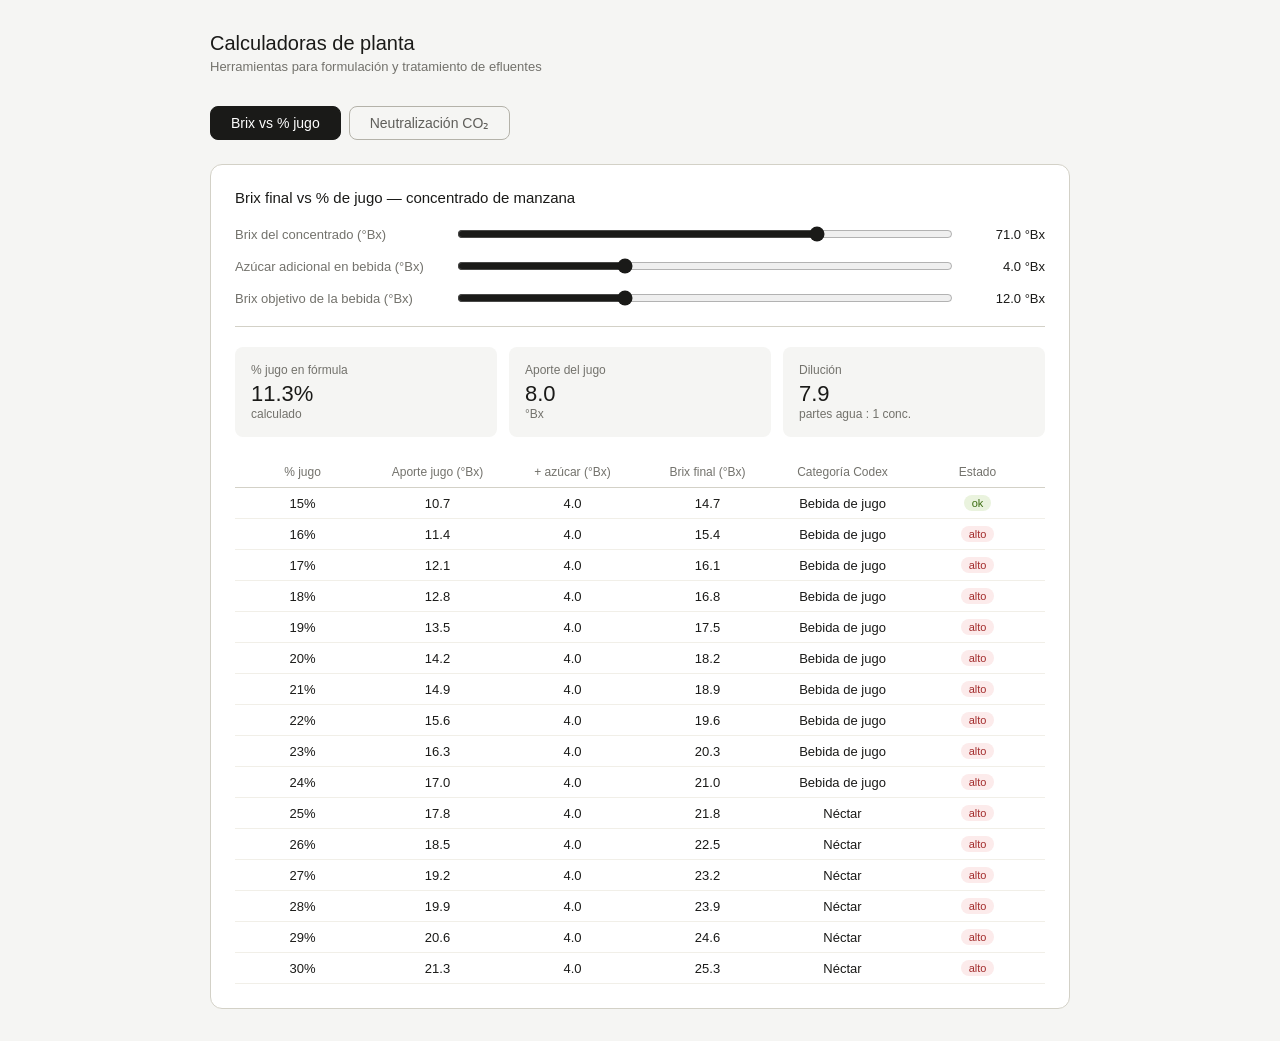
==== index.html @ d505d208 "Rename Calculadoras de Planta.html to index.html" ====
<!DOCTYPE html>
<!-- saved from url=(0059)file:///C:/Users/abd36/Downloads/calculadoras_planta_3.html -->
<html lang="es"><head><meta http-equiv="Content-Type" content="text/html; charset=UTF-8">

<meta name="viewport" content="width=device-width, initial-scale=1.0">
<title>Calculadoras de Planta</title>
<style>
  *, *::before, *::after { box-sizing: border-box; margin: 0; padding: 0; }
  body { font-family: -apple-system, BlinkMacSystemFont, 'Segoe UI', sans-serif; background: #f5f5f3; color: #1a1a18; min-height: 100vh; padding: 2rem 1rem; }
  .container { max-width: 860px; margin: 0 auto; }
  h1 { font-size: 20px; font-weight: 500; margin-bottom: 0.25rem; }
  .subtitle { font-size: 13px; color: #73726c; margin-bottom: 2rem; }
  .tabs { display: flex; gap: 8px; margin-bottom: 1.5rem; }
  .tab { padding: 8px 20px; border: 0.5px solid #b4b2a9; border-radius: 8px; background: transparent; font-size: 14px; cursor: pointer; color: #5f5e5a; transition: all 0.15s; }
  .tab.active { background: #1a1a18; color: #fff; border-color: #1a1a18; }
  .tab:hover:not(.active) { background: #f1efe8; }
  .panel { display: none; background: #fff; border: 0.5px solid #d3d1c7; border-radius: 12px; padding: 1.5rem; }
  .panel.active { display: block; }
  .panel-title { font-size: 15px; font-weight: 500; margin-bottom: 1.25rem; }
  .slider-row { display: flex; align-items: center; gap: 12px; margin-bottom: 1rem; }
  .slider-row label { font-size: 13px; color: #73726c; min-width: 210px; }
  .slider-row input[type=range] { flex: 1; accent-color: #1a1a18; }
  .slider-val { font-size: 13px; font-weight: 500; min-width: 80px; text-align: right; }
  .metrics { display: grid; grid-template-columns: repeat(3, minmax(0,1fr)); gap: 12px; margin: 1.25rem 0; }
  .metric { background: #f5f5f3; border-radius: 8px; padding: 1rem; }
  .metric .ml { font-size: 12px; color: #73726c; margin-bottom: 4px; }
  .metric .mv { font-size: 22px; font-weight: 500; }
  .metric .mu { font-size: 12px; color: #73726c; }
  .divider { border: none; border-top: 0.5px solid #d3d1c7; margin: 1.25rem 0; }
  .table-wrap { overflow-x: auto; margin-top: 1.25rem; }
  table { width: 100%; border-collapse: collapse; font-size: 13px; table-layout: fixed; }
  th { font-size: 12px; font-weight: 500; color: #73726c; text-align: center; padding: 8px 6px; border-bottom: 1px solid #d3d1c7; }
  td { text-align: center; padding: 7px 6px; border-bottom: 0.5px solid #f1efe8; }
  tr.highlight td { background: #e6f1fb; color: #0c447c; font-weight: 500; }
  .badge { display: inline-block; font-size: 11px; padding: 2px 8px; border-radius: 99px; }
  .badge-ok { background: #eaf3de; color: #3b6d11; }
  .badge-lo { background: #faeeda; color: #854f0b; }
  .badge-hi { background: #fcebeb; color: #a32d2d; }
  .note { font-size: 12px; color: #73726c; border-left: 2px solid #d3d1c7; padding-left: 10px; margin-top: 1rem; line-height: 1.6; }
  @media (max-width: 600px) {
    .metrics { grid-template-columns: 1fr 1fr; }
    .slider-row { flex-wrap: wrap; }
    .slider-row label { min-width: 100%; }
  }
</style>
</head>
<body>
<div class="container">
  <h1>Calculadoras de planta</h1>
  <p class="subtitle">Herramientas para formulación y tratamiento de efluentes</p>

  <div class="tabs">
    <button class="tab active" onclick="switchTab(&#39;brix&#39;, this)">Brix vs % jugo</button>
    <button class="tab" onclick="switchTab(&#39;co2&#39;, this)">Neutralización CO₂</button>
  </div>

  <div class="panel active" id="panel-brix">
    <p class="panel-title">Brix final vs % de jugo — concentrado de manzana</p>
    <div class="slider-row">
      <label>Brix del concentrado (°Bx)</label>
      <input type="range" id="brixConc" min="60" max="75" step="0.5" value="71">
      <span class="slider-val"><span id="brixConcVal">71.0</span> °Bx</span>
    </div>
    <div class="slider-row">
      <label>Azúcar adicional en bebida (°Bx)</label>
      <input type="range" id="brixSugar" min="0" max="12" step="0.5" value="4">
      <span class="slider-val"><span id="brixSugarVal">4.0</span> °Bx</span>
    </div>
    <div class="slider-row">
      <label>Brix objetivo de la bebida (°Bx)</label>
      <input type="range" id="brixTarget" min="10" max="16" step="0.5" value="12">
      <span class="slider-val"><span id="brixTargetVal">12.0</span> °Bx</span>
    </div>
    <hr class="divider">
    <div class="metrics">
      <div class="metric">
        <div class="ml">% jugo en fórmula</div>
        <div class="mv" id="pctJuice">11.3%</div>
        <div class="mu">calculado</div>
      </div>
      <div class="metric">
        <div class="ml">Aporte del jugo</div>
        <div class="mv" id="juiceContrib">8.0</div>
        <div class="mu">°Bx</div>
      </div>
      <div class="metric">
        <div class="ml">Dilución</div>
        <div class="mv" id="dilution">7.9</div>
        <div class="mu">partes agua : 1 conc.</div>
      </div>
    </div>
    <div class="table-wrap">
      <table>
        <thead>
          <tr>
            <th>% jugo</th><th>Aporte jugo (°Bx)</th><th>+ azúcar (°Bx)</th>
            <th>Brix final (°Bx)</th><th>Categoría Codex</th><th>Estado</th>
          </tr>
        </thead>
        <tbody id="brixTableBody"><tr><td>15%</td><td>10.7</td><td>4.0</td><td>14.7</td><td>Bebida de jugo</td><td><span class="badge badge-ok">ok</span></td></tr><tr><td>16%</td><td>11.4</td><td>4.0</td><td>15.4</td><td>Bebida de jugo</td><td><span class="badge badge-hi">alto</span></td></tr><tr><td>17%</td><td>12.1</td><td>4.0</td><td>16.1</td><td>Bebida de jugo</td><td><span class="badge badge-hi">alto</span></td></tr><tr><td>18%</td><td>12.8</td><td>4.0</td><td>16.8</td><td>Bebida de jugo</td><td><span class="badge badge-hi">alto</span></td></tr><tr><td>19%</td><td>13.5</td><td>4.0</td><td>17.5</td><td>Bebida de jugo</td><td><span class="badge badge-hi">alto</span></td></tr><tr><td>20%</td><td>14.2</td><td>4.0</td><td>18.2</td><td>Bebida de jugo</td><td><span class="badge badge-hi">alto</span></td></tr><tr><td>21%</td><td>14.9</td><td>4.0</td><td>18.9</td><td>Bebida de jugo</td><td><span class="badge badge-hi">alto</span></td></tr><tr><td>22%</td><td>15.6</td><td>4.0</td><td>19.6</td><td>Bebida de jugo</td><td><span class="badge badge-hi">alto</span></td></tr><tr><td>23%</td><td>16.3</td><td>4.0</td><td>20.3</td><td>Bebida de jugo</td><td><span class="badge badge-hi">alto</span></td></tr><tr><td>24%</td><td>17.0</td><td>4.0</td><td>21.0</td><td>Bebida de jugo</td><td><span class="badge badge-hi">alto</span></td></tr><tr><td>25%</td><td>17.8</td><td>4.0</td><td>21.8</td><td>Néctar</td><td><span class="badge badge-hi">alto</span></td></tr><tr><td>26%</td><td>18.5</td><td>4.0</td><td>22.5</td><td>Néctar</td><td><span class="badge badge-hi">alto</span></td></tr><tr><td>27%</td><td>19.2</td><td>4.0</td><td>23.2</td><td>Néctar</td><td><span class="badge badge-hi">alto</span></td></tr><tr><td>28%</td><td>19.9</td><td>4.0</td><td>23.9</td><td>Néctar</td><td><span class="badge badge-hi">alto</span></td></tr><tr><td>29%</td><td>20.6</td><td>4.0</td><td>24.6</td><td>Néctar</td><td><span class="badge badge-hi">alto</span></td></tr><tr><td>30%</td><td>21.3</td><td>4.0</td><td>25.3</td><td>Néctar</td><td><span class="badge badge-hi">alto</span></td></tr></tbody>
      </table>
    </div>
  </div>

  <div class="panel" id="panel-co2">
    <p class="panel-title">Consumo de CO₂ para neutralización de pH de efluentes</p>
    <div class="slider-row">
      <label>Caudal (gal/día)</label>
      <input type="range" id="flow" min="5000" max="100000" step="1000" value="27000">
      <span class="slider-val"><span id="flowVal">27,000</span></span>
    </div>
    <div class="slider-row">
      <label>pH inicial</label>
      <input type="range" id="phIn" min="7.5" max="12" step="0.1" value="9">
      <span class="slider-val"><span id="phInVal">9.0</span></span>
    </div>
    <div class="slider-row">
      <label>pH objetivo</label>
      <input type="range" id="phOut" min="6" max="8" step="0.1" value="7">
      <span class="slider-val"><span id="phOutVal">7.0</span></span>
    </div>
    <div class="slider-row">
      <label>Alcalinidad (mg/L CaCO₃)</label>
      <input type="range" id="alk" min="50" max="800" step="10" value="250">
      <span class="slider-val"><span id="alkVal">250</span> mg/L</span>
    </div>
    <div class="slider-row">
      <label>Eficiencia inyección (%)</label>
      <input type="range" id="eff" min="50" max="95" step="1" value="75">
      <span class="slider-val"><span id="effVal">75</span>%</span>
    </div>
    <hr class="divider">
    <div class="metrics">
      <div class="metric">
        <div class="ml">CO₂ por día</div>
        <div class="mv" id="kgDay">30</div>
        <div class="mu">kg/día</div>
      </div>
      <div class="metric">
        <div class="ml">CO₂ por mes</div>
        <div class="mv" id="kgMonth">901</div>
        <div class="mu">kg/mes</div>
      </div>
      <div class="metric">
        <div class="ml">CO₂ por hora</div>
        <div class="mv" id="kgHour">1.3</div>
        <div class="mu">kg/hr</div>
      </div>
    </div>
    <div id="rangeNote" class="note">Rango operativo estimado: <strong>24 – 39 kg/día</strong>. La alcalinidad real del efluente es el factor dominante — se recomienda medir alcalinidad total en planta para afinar este cálculo.</div>
  </div>
</div>

<script>
  function switchTab(name, el) {
    document.querySelectorAll('.tab').forEach(t => t.classList.remove('active'));
    document.querySelectorAll('.panel').forEach(p => p.classList.remove('active'));
    document.getElementById('panel-' + name).classList.add('active');
    el.classList.add('active');
  }

  function getCategory(p) {
    if (p >= 100) return 'Jugo puro';
    if (p >= 50) return 'Jugo reconstituido';
    if (p >= 25) return 'Néctar';
    if (p >= 6) return 'Bebida de jugo';
    return 'Agua saborizada';
  }

  function renderBrix() {
    const brixConc = parseFloat(document.getElementById('brixConc').value);
    const brixSugar = parseFloat(document.getElementById('brixSugar').value);
    const brixTarget = parseFloat(document.getElementById('brixTarget').value);
    document.getElementById('brixConcVal').textContent = brixConc.toFixed(1);
    document.getElementById('brixSugarVal').textContent = brixSugar.toFixed(1);
    document.getElementById('brixTargetVal').textContent = brixTarget.toFixed(1);
    const pct = ((brixTarget - brixSugar) / brixConc) * 100;
    const juiceContrib = brixConc * (pct / 100);
    document.getElementById('pctJuice').textContent = pct > 0 ? pct.toFixed(1) + '%' : '—';
    document.getElementById('juiceContrib').textContent = pct > 0 ? juiceContrib.toFixed(1) : '—';
    document.getElementById('dilution').textContent = pct > 0 ? ((100 - pct) / pct).toFixed(1) : '—';
    const tbody = document.getElementById('brixTableBody');
    tbody.innerHTML = '';
    for (let p = 15; p <= 30; p++) {
      const juiceB = brixConc * (p / 100);
      const totalB = juiceB + brixSugar;
      let badge, bc;
      if (totalB < 10) { badge = 'bajo'; bc = 'badge-lo'; }
      else if (totalB > 15) { badge = 'alto'; bc = 'badge-hi'; }
      else { badge = 'ok'; bc = 'badge-ok'; }
      const tr = document.createElement('tr');
      if (Math.abs(p - Math.round(pct)) <= 0.5) tr.classList.add('highlight');
      tr.innerHTML = `<td>${p}%</td><td>${juiceB.toFixed(1)}</td><td>${brixSugar.toFixed(1)}</td><td>${totalB.toFixed(1)}</td><td>${getCategory(p)}</td><td><span class="badge ${bc}">${badge}</span></td>`;
      tbody.appendChild(tr);
    }
  }

  function renderCO2() {
    const flow = +document.getElementById('flow').value;
    const phIn = +document.getElementById('phIn').value;
    const phOut = +document.getElementById('phOut').value;
    const alk = +document.getElementById('alk').value;
    const eff = +document.getElementById('eff').value / 100;
    document.getElementById('flowVal').textContent = flow.toLocaleString();
    document.getElementById('phInVal').textContent = phIn.toFixed(1);
    document.getElementById('phOutVal').textContent = phOut.toFixed(1);
    document.getElementById('alkVal').textContent = alk;
    document.getElementById('effVal').textContent = Math.round(+document.getElementById('eff').value);
    const volL = flow * 3.78541;
    const alkMeqL = alk / 50;
    const deltaOH = Math.max(0, Math.pow(10, phIn - 14) - Math.pow(10, phOut - 14));
    const co2_kg = ((alkMeqL * 0.001 + deltaOH) * volL * 44) / 1000 / eff;
    document.getElementById('kgDay').textContent = co2_kg < 1 ? co2_kg.toFixed(2) : Math.round(co2_kg).toLocaleString();
    document.getElementById('kgMonth').textContent = Math.round(co2_kg * 30).toLocaleString();
    document.getElementById('kgHour').textContent = (co2_kg / 24).toFixed(1);
    const lo = Math.round(co2_kg * 0.8);
    const hi = Math.round(co2_kg * 1.3);
    document.getElementById('rangeNote').innerHTML = `Rango operativo estimado: <strong>${lo.toLocaleString()} – ${hi.toLocaleString()} kg/día</strong>. La alcalinidad real del efluente es el factor dominante — se recomienda medir alcalinidad total en planta para afinar este cálculo.`;
  }

  ['brixConc','brixSugar','brixTarget'].forEach(id => document.getElementById(id).addEventListener('input', renderBrix));
  ['flow','phIn','phOut','alk','eff'].forEach(id => document.getElementById(id).addEventListener('input', renderCO2));
  renderBrix();
  renderCO2();
</script>


</body></html>
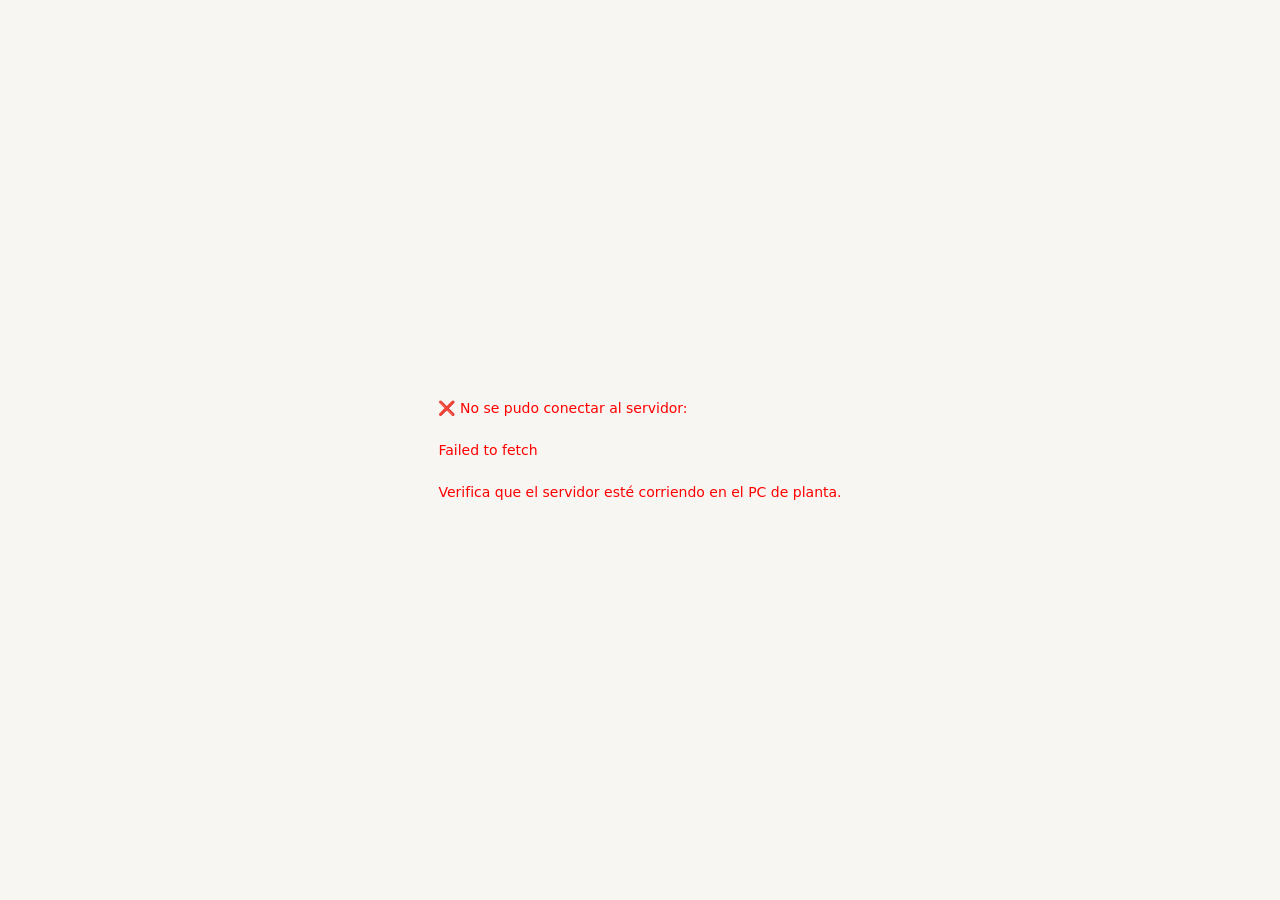
==== commit 6a2e10a1: "Add files via upload "Separar app en 3 archivos"" ====
--- a/index.html
+++ b/index.html
@@ -1,228 +1,334 @@
 <!DOCTYPE html>
-<!-- saved from url=(0059)file:///C:/Users/abd36/Downloads/calculadoras_planta_3.html -->
-<html lang="es"><head><meta http-equiv="Content-Type" content="text/html; charset=UTF-8">
-
+<html lang="es">
+<head>
+<meta charset="UTF-8">
 <meta name="viewport" content="width=device-width, initial-scale=1.0">
-<title>Calculadoras de Planta</title>
-<style>
-  *, *::before, *::after { box-sizing: border-box; margin: 0; padding: 0; }
-  body { font-family: -apple-system, BlinkMacSystemFont, 'Segoe UI', sans-serif; background: #f5f5f3; color: #1a1a18; min-height: 100vh; padding: 2rem 1rem; }
-  .container { max-width: 860px; margin: 0 auto; }
-  h1 { font-size: 20px; font-weight: 500; margin-bottom: 0.25rem; }
-  .subtitle { font-size: 13px; color: #73726c; margin-bottom: 2rem; }
-  .tabs { display: flex; gap: 8px; margin-bottom: 1.5rem; }
-  .tab { padding: 8px 20px; border: 0.5px solid #b4b2a9; border-radius: 8px; background: transparent; font-size: 14px; cursor: pointer; color: #5f5e5a; transition: all 0.15s; }
-  .tab.active { background: #1a1a18; color: #fff; border-color: #1a1a18; }
-  .tab:hover:not(.active) { background: #f1efe8; }
-  .panel { display: none; background: #fff; border: 0.5px solid #d3d1c7; border-radius: 12px; padding: 1.5rem; }
-  .panel.active { display: block; }
-  .panel-title { font-size: 15px; font-weight: 500; margin-bottom: 1.25rem; }
-  .slider-row { display: flex; align-items: center; gap: 12px; margin-bottom: 1rem; }
-  .slider-row label { font-size: 13px; color: #73726c; min-width: 210px; }
-  .slider-row input[type=range] { flex: 1; accent-color: #1a1a18; }
-  .slider-val { font-size: 13px; font-weight: 500; min-width: 80px; text-align: right; }
-  .metrics { display: grid; grid-template-columns: repeat(3, minmax(0,1fr)); gap: 12px; margin: 1.25rem 0; }
-  .metric { background: #f5f5f3; border-radius: 8px; padding: 1rem; }
-  .metric .ml { font-size: 12px; color: #73726c; margin-bottom: 4px; }
-  .metric .mv { font-size: 22px; font-weight: 500; }
-  .metric .mu { font-size: 12px; color: #73726c; }
-  .divider { border: none; border-top: 0.5px solid #d3d1c7; margin: 1.25rem 0; }
-  .table-wrap { overflow-x: auto; margin-top: 1.25rem; }
-  table { width: 100%; border-collapse: collapse; font-size: 13px; table-layout: fixed; }
-  th { font-size: 12px; font-weight: 500; color: #73726c; text-align: center; padding: 8px 6px; border-bottom: 1px solid #d3d1c7; }
-  td { text-align: center; padding: 7px 6px; border-bottom: 0.5px solid #f1efe8; }
-  tr.highlight td { background: #e6f1fb; color: #0c447c; font-weight: 500; }
-  .badge { display: inline-block; font-size: 11px; padding: 2px 8px; border-radius: 99px; }
-  .badge-ok { background: #eaf3de; color: #3b6d11; }
-  .badge-lo { background: #faeeda; color: #854f0b; }
-  .badge-hi { background: #fcebeb; color: #a32d2d; }
-  .note { font-size: 12px; color: #73726c; border-left: 2px solid #d3d1c7; padding-left: 10px; margin-top: 1rem; line-height: 1.6; }
-  @media (max-width: 600px) {
-    .metrics { grid-template-columns: 1fr 1fr; }
-    .slider-row { flex-wrap: wrap; }
-    .slider-row label { min-width: 100%; }
-  }
-</style>
+<title>Recipe Manager — Master v4</title>
+<link rel="stylesheet" href="styles.css">
 </head>
 <body>
-<div class="container">
-  <h1>Calculadoras de planta</h1>
-  <p class="subtitle">Herramientas para formulación y tratamiento de efluentes</p>
-
-  <div class="tabs">
-    <button class="tab active" onclick="switchTab(&#39;brix&#39;, this)">Brix vs % jugo</button>
-    <button class="tab" onclick="switchTab(&#39;co2&#39;, this)">Neutralización CO₂</button>
+<div id="loading"><div style="text-align:center"><div class="spinner" style="margin:0 auto"></div><p style="margin-top:10px;color:var(--text3);font-size:12px">Cargando 401 productos...</p></div></div>
+
+<div id="app" style="display:none">
+  <div id="sidebar">
+    <div class="sidebar-header">
+      <h1>⚗ Recipe Manager</h1>
+      <p id="product-count"></p>
+    </div>
+
+    <!-- Smart search with filters -->
+    <div style="padding:8px 10px;border-bottom:1px solid var(--border)">
+      <div class="smart-search-wrap">
+        <input type="text" id="search" placeholder="Buscar por código, descripción, sabor..."
+          style="width:100%;padding:6px 10px;border:1px solid var(--border);border-radius:var(--radius);font-size:12px;background:var(--bg);color:var(--text)"
+          autocomplete="off">
+        <div class="smart-dropdown" id="search-dropdown"></div>
+      </div>
+    </div>
+
+    <!-- Filter chips: product type + dissolution -->
+    <div class="filter-chips" id="filter-chips">
+      <span class="chip on" data-filter-type="diss" data-val="all">Todos</span>
+      <span class="chip" data-filter-type="diss" data-val="1">Dil.1</span>
+      <span class="chip" data-filter-type="diss" data-val="4">Dil.1+3</span>
+    </div>
+    <div class="filter-chips" id="filter-chips-brand" style="gap:3px;padding:4px 10px"></div>
+
+    <div class="product-list" id="product-list"></div>
+    <div class="new-btn" id="new-product-btn">+ Nuevo Producto</div>
   </div>
 
-  <div class="panel active" id="panel-brix">
-    <p class="panel-title">Brix final vs % de jugo — concentrado de manzana</p>
-    <div class="slider-row">
-      <label>Brix del concentrado (°Bx)</label>
-      <input type="range" id="brixConc" min="60" max="75" step="0.5" value="71">
-      <span class="slider-val"><span id="brixConcVal">71.0</span> °Bx</span>
-    </div>
-    <div class="slider-row">
-      <label>Azúcar adicional en bebida (°Bx)</label>
-      <input type="range" id="brixSugar" min="0" max="12" step="0.5" value="4">
-      <span class="slider-val"><span id="brixSugarVal">4.0</span> °Bx</span>
-    </div>
-    <div class="slider-row">
-      <label>Brix objetivo de la bebida (°Bx)</label>
-      <input type="range" id="brixTarget" min="10" max="16" step="0.5" value="12">
-      <span class="slider-val"><span id="brixTargetVal">12.0</span> °Bx</span>
-    </div>
-    <hr class="divider">
-    <div class="metrics">
-      <div class="metric">
-        <div class="ml">% jugo en fórmula</div>
-        <div class="mv" id="pctJuice">11.3%</div>
-        <div class="mu">calculado</div>
-      </div>
-      <div class="metric">
-        <div class="ml">Aporte del jugo</div>
-        <div class="mv" id="juiceContrib">8.0</div>
-        <div class="mu">°Bx</div>
-      </div>
-      <div class="metric">
-        <div class="ml">Dilución</div>
-        <div class="mv" id="dilution">7.9</div>
-        <div class="mu">partes agua : 1 conc.</div>
-      </div>
-    </div>
-    <div class="table-wrap">
-      <table>
-        <thead>
-          <tr>
-            <th>% jugo</th><th>Aporte jugo (°Bx)</th><th>+ azúcar (°Bx)</th>
-            <th>Brix final (°Bx)</th><th>Categoría Codex</th><th>Estado</th>
-          </tr>
-        </thead>
-        <tbody id="brixTableBody"><tr><td>15%</td><td>10.7</td><td>4.0</td><td>14.7</td><td>Bebida de jugo</td><td><span class="badge badge-ok">ok</span></td></tr><tr><td>16%</td><td>11.4</td><td>4.0</td><td>15.4</td><td>Bebida de jugo</td><td><span class="badge badge-hi">alto</span></td></tr><tr><td>17%</td><td>12.1</td><td>4.0</td><td>16.1</td><td>Bebida de jugo</td><td><span class="badge badge-hi">alto</span></td></tr><tr><td>18%</td><td>12.8</td><td>4.0</td><td>16.8</td><td>Bebida de jugo</td><td><span class="badge badge-hi">alto</span></td></tr><tr><td>19%</td><td>13.5</td><td>4.0</td><td>17.5</td><td>Bebida de jugo</td><td><span class="badge badge-hi">alto</span></td></tr><tr><td>20%</td><td>14.2</td><td>4.0</td><td>18.2</td><td>Bebida de jugo</td><td><span class="badge badge-hi">alto</span></td></tr><tr><td>21%</td><td>14.9</td><td>4.0</td><td>18.9</td><td>Bebida de jugo</td><td><span class="badge badge-hi">alto</span></td></tr><tr><td>22%</td><td>15.6</td><td>4.0</td><td>19.6</td><td>Bebida de jugo</td><td><span class="badge badge-hi">alto</span></td></tr><tr><td>23%</td><td>16.3</td><td>4.0</td><td>20.3</td><td>Bebida de jugo</td><td><span class="badge badge-hi">alto</span></td></tr><tr><td>24%</td><td>17.0</td><td>4.0</td><td>21.0</td><td>Bebida de jugo</td><td><span class="badge badge-hi">alto</span></td></tr><tr><td>25%</td><td>17.8</td><td>4.0</td><td>21.8</td><td>Néctar</td><td><span class="badge badge-hi">alto</span></td></tr><tr><td>26%</td><td>18.5</td><td>4.0</td><td>22.5</td><td>Néctar</td><td><span class="badge badge-hi">alto</span></td></tr><tr><td>27%</td><td>19.2</td><td>4.0</td><td>23.2</td><td>Néctar</td><td><span class="badge badge-hi">alto</span></td></tr><tr><td>28%</td><td>19.9</td><td>4.0</td><td>23.9</td><td>Néctar</td><td><span class="badge badge-hi">alto</span></td></tr><tr><td>29%</td><td>20.6</td><td>4.0</td><td>24.6</td><td>Néctar</td><td><span class="badge badge-hi">alto</span></td></tr><tr><td>30%</td><td>21.3</td><td>4.0</td><td>25.3</td><td>Néctar</td><td><span class="badge badge-hi">alto</span></td></tr></tbody>
-      </table>
-    </div>
-  </div>
-
-  <div class="panel" id="panel-co2">
-    <p class="panel-title">Consumo de CO₂ para neutralización de pH de efluentes</p>
-    <div class="slider-row">
-      <label>Caudal (gal/día)</label>
-      <input type="range" id="flow" min="5000" max="100000" step="1000" value="27000">
-      <span class="slider-val"><span id="flowVal">27,000</span></span>
-    </div>
-    <div class="slider-row">
-      <label>pH inicial</label>
-      <input type="range" id="phIn" min="7.5" max="12" step="0.1" value="9">
-      <span class="slider-val"><span id="phInVal">9.0</span></span>
-    </div>
-    <div class="slider-row">
-      <label>pH objetivo</label>
-      <input type="range" id="phOut" min="6" max="8" step="0.1" value="7">
-      <span class="slider-val"><span id="phOutVal">7.0</span></span>
-    </div>
-    <div class="slider-row">
-      <label>Alcalinidad (mg/L CaCO₃)</label>
-      <input type="range" id="alk" min="50" max="800" step="10" value="250">
-      <span class="slider-val"><span id="alkVal">250</span> mg/L</span>
-    </div>
-    <div class="slider-row">
-      <label>Eficiencia inyección (%)</label>
-      <input type="range" id="eff" min="50" max="95" step="1" value="75">
-      <span class="slider-val"><span id="effVal">75</span>%</span>
-    </div>
-    <hr class="divider">
-    <div class="metrics">
-      <div class="metric">
-        <div class="ml">CO₂ por día</div>
-        <div class="mv" id="kgDay">30</div>
-        <div class="mu">kg/día</div>
-      </div>
-      <div class="metric">
-        <div class="ml">CO₂ por mes</div>
-        <div class="mv" id="kgMonth">901</div>
-        <div class="mu">kg/mes</div>
-      </div>
-      <div class="metric">
-        <div class="ml">CO₂ por hora</div>
-        <div class="mv" id="kgHour">1.3</div>
-        <div class="mu">kg/hr</div>
-      </div>
-    </div>
-    <div id="rangeNote" class="note">Rango operativo estimado: <strong>24 – 39 kg/día</strong>. La alcalinidad real del efluente es el factor dominante — se recomienda medir alcalinidad total en planta para afinar este cálculo.</div>
+  <div id="main">
+    <div class="tab-bar">
+      <div class="tab active" data-tab="info">Info &amp; Receta</div>
+      <div class="tab" data-tab="calc">Calculadora</div>
+      <div class="tab" data-tab="verify">Brix &amp; % Jugo</div>
+      <div class="tab" data-tab="attrs">Atributos</div>
+      <div class="tab" data-tab="planning">Planning</div>
+    </div>
+
+    <!-- INFO TAB -->
+    <div class="panel active" id="panel-info">
+      <div id="info-empty" class="empty">
+        <svg width="36" height="36" viewBox="0 0 24 24" fill="none" stroke="currentColor" stroke-width="1.5" style="margin:0 auto 10px;display:block"><path d="M9 5H7a2 2 0 00-2 2v12a2 2 0 002 2h10a2 2 0 002-2V7a2 2 0 00-2-2h-2M9 5a2 2 0 002 2h2a2 2 0 002-2M9 5a2 2 0 012-2h2a2 2 0 012 2"/></svg>
+        <p>Selecciona un producto o crea uno nuevo</p>
+      </div>
+      <div id="info-content" style="display:none">
+        <div class="edit-banner" id="edit-banner">
+          <span class="edit-banner-msg">✏ Modo edición — cambios no guardados hasta confirmar</span>
+          <div class="edit-banner-actions">
+            <button class="btn btn-edit" onclick="requestSaveEdits()">Guardar</button>
+            <button class="btn btn-ghost" onclick="cancelEdits()">Cancelar</button>
+          </div>
+        </div>
+        <div class="flex-between mb12">
+          <div>
+            <div class="flex" style="gap:8px;align-items:baseline">
+              <h2 id="inf-code" class="font-mono" style="font-size:15px"></h2>
+              <span id="inf-diss-badge" class="badge"></span>
+            </div>
+            <p id="inf-desc" class="text-sm" style="margin-top:2px"></p>
+          </div>
+          <div class="flex">
+            <button class="btn btn-edit" id="edit-toggle-btn" onclick="toggleEditMode()">✏ Editar receta</button>
+            <button class="btn btn-ghost" onclick="openModal(currentProduct?currentProduct.code:null)" style="font-size:11px">Datos generales</button>
+            <button class="btn btn-danger" onclick="deleteCurrentProduct()" style="font-size:11px">Eliminar</button>
+          </div>
+        </div>
+        <div class="card">
+          <div class="card-title">Información General</div>
+          <div class="info-grid" id="inf-general"></div>
+        </div>
+        <div class="card">
+          <div class="card-title">
+            <span>Receta — Ingredientes</span>
+            <span class="text-xs" id="inf-recipe-count"></span>
+          </div>
+          <div id="edit-add-row" style="display:none;margin-bottom:10px">
+            <div class="autocomplete-wrap">
+              <input type="text" id="inline-ing-search" placeholder="Agregar ingrediente..."
+                style="width:100%;padding:7px 10px;border:1px solid var(--edit-border);border-radius:var(--radius);font-size:12px;background:var(--edit-light)">
+              <div class="autocomplete-list" id="inline-ing-list" style="display:none"></div>
+            </div>
+          </div>
+          <table class="recipe-table" id="inf-recipe-table">
+            <thead><tr>
+              <th class="th-radio" id="th-pin" style="display:none">📌</th>
+              <th>Código</th><th>Descripción</th><th>Material</th><th>Brix</th><th>Unidad</th>
+              <th style="text-align:right">Cantidad Std</th>
+              <th id="th-actions" style="display:none;width:30px"></th>
+            </tr></thead>
+            <tbody id="inf-recipe-body"></tbody>
+          </table>
+        </div>
+      </div>
+    </div>
+
+    <!-- CALC TAB -->
+    <div class="panel" id="panel-calc">
+      <div id="calc-empty" class="empty"><p>Selecciona un producto primero</p></div>
+      <div id="calc-content" style="display:none">
+        <h2 id="calc-title" class="mb10" style="font-size:14px"></h2>
+        <div class="card mb10" style="margin-bottom:12px">
+          <div class="card-title">Modo de redimensionado</div>
+          <div class="flex" style="gap:16px;margin-bottom:12px">
+            <label style="display:flex;align-items:center;gap:6px;cursor:pointer;font-size:13px">
+              <input type="radio" name="resize-mode" value="batch" checked onchange="switchResizeMode('batch')" style="accent-color:var(--accent)">
+              Por tamaño de batch
+            </label>
+            <label style="display:flex;align-items:center;gap:6px;cursor:pointer;font-size:13px">
+              <input type="radio" name="resize-mode" value="ingredient" onchange="switchResizeMode('ingredient')" style="accent-color:var(--accent)">
+              Por ingrediente limitante
+            </label>
+          </div>
+          <div id="mode-batch">
+            <div class="calc-header">
+              <div class="num-inp"><label>Nuevo batch</label><input type="number" id="new-batch" step="any" min="0"><span class="unit">LT</span></div>
+              <div class="num-inp"><label>Batch estándar</label><input type="number" id="std-batch" readonly style="background:var(--bg);color:var(--text2)"><span class="unit">LT</span></div>
+              <button class="btn btn-primary" onclick="calcBatch()">Calcular</button>
+              <button class="btn btn-ghost" onclick="resetBatch()">Reset</button>
+            </div>
+          </div>
+          <div id="mode-ingredient" style="display:none">
+            <div class="status-bar status-info" style="margin-bottom:10px">ℹ Marca con 📌 el ingrediente limitante en la tabla. Ingresa la cantidad disponible.</div>
+            <div class="calc-header">
+              <div id="pinned-ing-display" style="font-size:13px;color:var(--text2);flex:1">— Ningún ingrediente marcado —</div>
+              <div class="num-inp"><label>Cantidad disponible</label><input type="number" id="ing-available" step="any" min="0" placeholder="ej: 500"><span class="unit" id="ing-unit-label">—</span></div>
+              <button class="btn btn-primary" onclick="calcByIngredient()">Calcular</button>
+              <button class="btn btn-ghost" onclick="resetBatch()">Reset</button>
+            </div>
+          </div>
+        </div>
+        <div class="metrics" id="batch-metrics"></div>
+        <div class="card">
+          <div class="card-title"><span>Ingredientes proporcionales</span><span id="calc-scale-label" class="text-xs"></span></div>
+          <table class="recipe-table" id="calc-recipe-table">
+            <thead><tr>
+              <th class="th-radio">📌</th><th>Código</th><th>Descripción</th><th>Material</th><th>Brix</th><th>Unidad</th>
+              <th style="text-align:right">Std</th><th style="text-align:right">Ajustado</th><th style="text-align:right">Δ%</th>
+            </tr></thead>
+            <tbody id="calc-recipe-body"></tbody>
+          </table>
+        </div>
+      </div>
+    </div>
+
+    <!-- VERIFY TAB — with recipe editor -->
+    <div class="panel" id="panel-verify">
+      <div id="verify-empty" class="empty"><p>Selecciona un producto primero</p></div>
+      <div id="verify-content" style="display:none">
+        <h2 id="verify-title" class="mb10" style="font-size:14px"></h2>
+
+        <!-- Product picker within verify -->
+        <div class="card" style="margin-bottom:12px">
+          <div class="card-title">Seleccionar producto a verificar / corregir</div>
+          <div class="smart-search-wrap" style="margin-bottom:0">
+            <input type="text" id="verify-product-search" placeholder="Buscar otro producto para verificar..."
+              style="width:100%;padding:7px 10px;border:1px solid var(--border);border-radius:var(--radius);font-size:13px;background:var(--bg)"
+              autocomplete="off">
+            <div class="smart-dropdown" id="verify-product-dropdown"></div>
+          </div>
+        </div>
+
+        <div class="card">
+          <div class="card-title">Parámetros de verificación</div>
+          <div class="calc-header">
+            <div class="num-inp"><label>Batch</label><input type="number" id="v-batch" step="any" min="0"><span class="unit">LT</span></div>
+            <div class="num-inp"><label>Brix objetivo</label><input type="number" id="v-brix-target" step="0.1" min="0" style="width:80px"><span class="unit">°Bx</span></div>
+            <div class="num-inp"><label>% Jugo objetivo</label><input type="number" id="v-juice-target" step="0.1" min="0" style="width:80px"><span class="unit">%</span></div>
+            <div class="num-inp"><label>Tolerancia</label><input type="number" id="v-tol" step="0.1" min="0" value="5" style="width:60px"><span class="unit">%</span></div>
+            <button class="btn btn-primary" onclick="verifyRecipe()">Verificar</button>
+          </div>
+        </div>
+
+        <!-- Inline recipe editor for corrections -->
+        <div class="card">
+          <div class="card-title" style="justify-content:space-between">
+            <span>Receta para verificar / ajustar</span>
+            <div class="flex" style="gap:6px">
+              <button class="btn btn-edit" onclick="toggleVerifyEditMode()" id="verify-edit-btn" style="font-size:11px">✏ Editar cantidades</button>
+              <button class="btn btn-ghost" onclick="resetVerifyRecipe()" style="font-size:11px">↩ Reset</button>
+            </div>
+          </div>
+          <p class="text-xs" style="margin-bottom:8px">Modifica las cantidades de la receta temporalmente para encontrar la combinación que da los Brix y % jugo deseados. Los cambios aquí no modifican la receta original.</p>
+          <div id="verify-add-row" style="display:none;margin-bottom:8px">
+            <div class="autocomplete-wrap">
+              <input type="text" id="verify-ing-search" placeholder="Agregar ingrediente temporal..."
+                style="width:100%;padding:6px 10px;border:1px solid var(--edit-border);border-radius:var(--radius);font-size:12px;background:var(--edit-light)">
+              <div class="autocomplete-list" id="verify-ing-list" style="display:none"></div>
+            </div>
+          </div>
+          <table class="recipe-table" id="verify-recipe-table">
+            <thead><tr>
+              <th style="text-align:center;width:36px" title="🔒 Fijo: escala con el batch. Sin check: editas libremente.">🔒</th>
+              <th>Código</th><th>Descripción</th><th>Material</th><th>Brix</th><th>Unidad</th>
+              <th style="text-align:right">Cantidad</th><th id="v-th-del" style="display:none;width:24px"></th>
+            </tr></thead>
+            <tbody id="verify-recipe-body"></tbody>
+          </table>
+        </div>
+
+        <div id="verify-results" style="display:none">
+          <div class="metrics" id="verify-metrics"></div>
+          <div id="verify-status-bar" class="status-bar"></div>
+          <div class="card">
+            <div class="card-title">Aporte de Brix por ingrediente</div>
+            <table class="recipe-table" id="verify-brix-table">
+              <thead><tr><th>Código</th><th>Descripción</th><th>Material</th><th style="text-align:right">Qty</th><th>Un.</th><th style="text-align:right">Brix</th><th style="text-align:right">Sucrose kg</th><th style="text-align:right">%Contrib.</th></tr></thead>
+              <tbody id="verify-brix-body"></tbody>
+            </table>
+          </div>
+          <div class="card" id="juice-card" style="display:none">
+            <div class="card-title">Cálculo % Jugo — método reconstitución en galones</div>
+            <div id="juice-detail"></div>
+          </div>
+          <!-- Save corrected recipe button -->
+          <div id="verify-save-bar" style="display:none;margin-top:12px">
+            <div class="status-bar status-edit" style="display:flex;align-items:center;justify-content:space-between">
+              <span>✏ La receta ha sido modificada en esta pantalla.</span>
+              <button class="btn btn-edit" onclick="saveVerifyEditsToRecipe()">Guardar correcciones a la receta oficial</button>
+            </div>
+          </div>
+        </div>
+      </div>
+    </div>
+
+    <!-- ATTRS TAB -->
+    <div class="panel" id="panel-attrs">
+      <div id="attrs-empty" class="empty"><p>Selecciona un producto primero</p></div>
+      <div id="attrs-content" style="display:none">
+        <div class="flex-between mb12 print-hide">
+          <h2 id="attrs-title" style="font-size:14px"></h2>
+          <div class="flex">
+            <button class="btn btn-ghost" onclick="window.print()" style="font-size:12px">🖨 Imprimir checklist</button>
+            <button class="btn btn-edit" onclick="saveAttrs()" style="font-size:12px">💾 Guardar atributos</button>
+          </div>
+        </div>
+        <div class="attr-sheet" id="attrs-form"></div>
+      </div>
+    </div>
+
+    <!-- PLANNING TAB -->
+    <div class="panel" id="panel-planning">
+      <div class="plan-toolbar">
+        <div class="num-inp"><label>Año</label><input type="number" id="plan-year" value="2026" style="width:80px"></div>
+        <div class="flex" style="gap:6px">
+          <span class="chip on" data-plan-line="all">Todas líneas</span>
+          <span class="chip line-chip" data-plan-line="A3FLEX"><span class="line-dot line-A3FLEX"></span>A3FLEX</span>
+          <span class="chip line-chip" data-plan-line="TBA 19-02"><span class="line-dot line-TBA19-02"></span>TBA 19-02</span>
+          <span class="chip line-chip" data-plan-line="TBA 19-03"><span class="line-dot line-TBA19-03"></span>TBA 19-03</span>
+          <span class="chip line-chip" data-plan-line="PET"><span class="line-dot line-PET"></span>PET</span>
+        </div>
+        <input type="text" id="plan-search" placeholder="Filtrar producto..." style="padding:5px 10px;border:1px solid var(--border);border-radius:var(--radius);font-size:12px;width:200px">
+        <div class="num-inp" style="margin-left:auto"><label>Semana actual</label><input type="number" id="plan-current-week" value="14" style="width:60px"></div>
+      </div>
+
+      <!-- Hours summary by line -->
+      <div class="metrics" id="plan-hours-summary" style="margin-bottom:12px"></div>
+
+      <!-- 52-week grid -->
+      <div class="plan-grid-wrap">
+        <table class="plan-grid" id="plan-grid-table">
+          <thead id="plan-grid-head"></thead>
+          <tbody id="plan-grid-body"></tbody>
+        </table>
+      </div>
+    </div>
   </div>
 </div>
 
-<script>
-  function switchTab(name, el) {
-    document.querySelectorAll('.tab').forEach(t => t.classList.remove('active'));
-    document.querySelectorAll('.panel').forEach(p => p.classList.remove('active'));
-    document.getElementById('panel-' + name).classList.add('active');
-    el.classList.add('active');
-  }
-
-  function getCategory(p) {
-    if (p >= 100) return 'Jugo puro';
-    if (p >= 50) return 'Jugo reconstituido';
-    if (p >= 25) return 'Néctar';
-    if (p >= 6) return 'Bebida de jugo';
-    return 'Agua saborizada';
-  }
-
-  function renderBrix() {
-    const brixConc = parseFloat(document.getElementById('brixConc').value);
-    const brixSugar = parseFloat(document.getElementById('brixSugar').value);
-    const brixTarget = parseFloat(document.getElementById('brixTarget').value);
-    document.getElementById('brixConcVal').textContent = brixConc.toFixed(1);
-    document.getElementById('brixSugarVal').textContent = brixSugar.toFixed(1);
-    document.getElementById('brixTargetVal').textContent = brixTarget.toFixed(1);
-    const pct = ((brixTarget - brixSugar) / brixConc) * 100;
-    const juiceContrib = brixConc * (pct / 100);
-    document.getElementById('pctJuice').textContent = pct > 0 ? pct.toFixed(1) + '%' : '—';
-    document.getElementById('juiceContrib').textContent = pct > 0 ? juiceContrib.toFixed(1) : '—';
-    document.getElementById('dilution').textContent = pct > 0 ? ((100 - pct) / pct).toFixed(1) : '—';
-    const tbody = document.getElementById('brixTableBody');
-    tbody.innerHTML = '';
-    for (let p = 15; p <= 30; p++) {
-      const juiceB = brixConc * (p / 100);
-      const totalB = juiceB + brixSugar;
-      let badge, bc;
-      if (totalB < 10) { badge = 'bajo'; bc = 'badge-lo'; }
-      else if (totalB > 15) { badge = 'alto'; bc = 'badge-hi'; }
-      else { badge = 'ok'; bc = 'badge-ok'; }
-      const tr = document.createElement('tr');
-      if (Math.abs(p - Math.round(pct)) <= 0.5) tr.classList.add('highlight');
-      tr.innerHTML = `<td>${p}%</td><td>${juiceB.toFixed(1)}</td><td>${brixSugar.toFixed(1)}</td><td>${totalB.toFixed(1)}</td><td>${getCategory(p)}</td><td><span class="badge ${bc}">${badge}</span></td>`;
-      tbody.appendChild(tr);
-    }
-  }
-
-  function renderCO2() {
-    const flow = +document.getElementById('flow').value;
-    const phIn = +document.getElementById('phIn').value;
-    const phOut = +document.getElementById('phOut').value;
-    const alk = +document.getElementById('alk').value;
-    const eff = +document.getElementById('eff').value / 100;
-    document.getElementById('flowVal').textContent = flow.toLocaleString();
-    document.getElementById('phInVal').textContent = phIn.toFixed(1);
-    document.getElementById('phOutVal').textContent = phOut.toFixed(1);
-    document.getElementById('alkVal').textContent = alk;
-    document.getElementById('effVal').textContent = Math.round(+document.getElementById('eff').value);
-    const volL = flow * 3.78541;
-    const alkMeqL = alk / 50;
-    const deltaOH = Math.max(0, Math.pow(10, phIn - 14) - Math.pow(10, phOut - 14));
-    const co2_kg = ((alkMeqL * 0.001 + deltaOH) * volL * 44) / 1000 / eff;
-    document.getElementById('kgDay').textContent = co2_kg < 1 ? co2_kg.toFixed(2) : Math.round(co2_kg).toLocaleString();
-    document.getElementById('kgMonth').textContent = Math.round(co2_kg * 30).toLocaleString();
-    document.getElementById('kgHour').textContent = (co2_kg / 24).toFixed(1);
-    const lo = Math.round(co2_kg * 0.8);
-    const hi = Math.round(co2_kg * 1.3);
-    document.getElementById('rangeNote').innerHTML = `Rango operativo estimado: <strong>${lo.toLocaleString()} – ${hi.toLocaleString()} kg/día</strong>. La alcalinidad real del efluente es el factor dominante — se recomienda medir alcalinidad total en planta para afinar este cálculo.`;
-  }
-
-  ['brixConc','brixSugar','brixTarget'].forEach(id => document.getElementById(id).addEventListener('input', renderBrix));
-  ['flow','phIn','phOut','alk','eff'].forEach(id => document.getElementById(id).addEventListener('input', renderCO2));
-  renderBrix();
-  renderCO2();
-</script>
-
-
-</body></html>
+<!-- CONFIRM MODAL -->
+<div id="confirm-overlay" onclick="if(event.target===this)closeConfirm()">
+  <div class="confirm-box">
+    <h3>Confirmar cambios en la receta</h3>
+    <p>Cambios en <strong id="confirm-product-code"></strong>:</p>
+    <div class="diff-list" id="confirm-diff-list"></div>
+    <p class="text-sm" style="margin-bottom:14px">¿Confirmas que estos cambios son intencionales?</p>
+    <div class="flex" style="gap:8px">
+      <button class="btn btn-primary" onclick="confirmSaveEdits()">Sí, guardar</button>
+      <button class="btn btn-ghost" onclick="closeConfirm()">Cancelar</button>
+    </div>
+  </div>
+</div>
+
+<!-- NEW/EDIT PRODUCT MODAL -->
+<div id="modal-overlay" onclick="if(event.target===this)closeModal()">
+  <div class="modal-box">
+    <div class="flex-between mb10" style="margin-bottom:14px">
+      <h2 id="modal-title">Nuevo Producto</h2>
+      <button class="btn btn-ghost" onclick="closeModal()">✕</button>
+    </div>
+    <div class="form-grid">
+      <div class="form-row"><label>Código *</label><input id="f-code"></div>
+      <div class="form-row"><label>Descripción *</label><input id="f-desc"></div>
+      <div class="form-row"><label>Brand</label><select id="f-brand" style="width:100%;padding:7px 10px;border:1px solid var(--border);border-radius:var(--radius);font-size:13px;color:var(--text);background:var(--surface)"><option value="">— Seleccionar —</option></select></div>
+      <div class="form-row"><label>Producto</label><input id="f-product"></div>
+      <div class="form-row"><label>Sabor</label><input id="f-flavor"></div>
+      <div class="form-row"><label>Unidad</label><input id="f-unit"></div>
+      <div class="form-row"><label>Contenido neto</label><input id="f-net" type="number" step="any"></div>
+      <div class="form-row"><label>Unidades/pack</label><input id="f-units-pack" type="number"></div>
+      <div class="form-row"><label>Disolución</label>
+        <select id="f-diss"><option value="1">1 — Directo</option><option value="4">4 — Jarabe 1+3</option></select>
+      </div>
+      <div class="form-row"><label>Batch estándar (LT)</label><input id="f-batch" type="number" step="any"></div>
+    </div>
+    <div style="border-top:1px solid var(--border);margin:14px 0"></div>
+    <h3 style="margin-bottom:8px">Ingredientes</h3>
+    <div id="modal-recipe-list"></div>
+    <div style="margin-top:8px">
+      <div id="add-ing-material-filters" style="display:flex;flex-wrap:wrap;gap:4px;margin-bottom:6px"></div>
+      <div class="autocomplete-wrap">
+        <input type="text" id="add-ing-search" placeholder="Buscar por nombre o código..." style="width:100%;padding:7px 10px;border:1px solid var(--border);border-radius:var(--radius);font-size:12px">
+        <div class="autocomplete-list" id="add-ing-list" style="display:none"></div>
+      </div>
+    </div>
+    <div class="flex" style="margin-top:14px;gap:8px">
+      <button class="btn btn-primary" onclick="saveProduct()">Guardar</button>
+      <button class="btn btn-ghost" onclick="closeModal()">Cancelar</button>
+    </div>
+  </div>
+</div>
+
+<script src="app.js"></script>
+</body>
+</html>
--- a/styles.css
+++ b/styles.css
@@ -0,0 +1,272 @@
+*{box-sizing:border-box;margin:0;padding:0}
+:root{
+  --bg:#f7f6f3;--surface:#fff;--surface2:#f2f1ee;--border:#e0ddd6;--border2:#ccc9c0;
+  --text:#1a1916;--text2:#5a5852;--text3:#8a8880;
+  --accent:#1a6b3c;--accent-light:#e8f5ee;--accent-border:#a8d8bc;
+  --warn:#b45309;--warn-light:#fef3c7;--warn-border:#f59e0b;
+  --danger:#9b1c1c;--danger-light:#fee2e2;--danger-border:#fca5a5;
+  --info:#1e40af;--info-light:#dbeafe;--info-border:#93c5fd;
+  --edit:#7c3aed;--edit-light:#f5f3ff;--edit-border:#c4b5fd;
+  --radius:8px;--radius-lg:12px;
+  --font:'Segoe UI',system-ui,sans-serif;
+}
+body{font-family:var(--font);background:var(--bg);color:var(--text);font-size:14px;line-height:1.5}
+h2{font-size:16px;font-weight:600}
+h3{font-size:11px;font-weight:600;text-transform:uppercase;letter-spacing:.06em;color:var(--text3)}
+
+/* Layout */
+#app{display:flex;height:100vh;overflow:hidden}
+#sidebar{width:260px;min-width:260px;background:var(--surface);border-right:1px solid var(--border);display:flex;flex-direction:column;overflow:hidden}
+#main{flex:1;overflow:hidden;display:flex;flex-direction:column}
+
+/* Sidebar */
+.sidebar-header{padding:14px 16px;border-bottom:1px solid var(--border)}
+.sidebar-header h1{font-size:14px;font-weight:700;color:var(--accent);letter-spacing:-.01em}
+.sidebar-header p{font-size:11px;color:var(--text3);margin-top:2px}
+.search-box{padding:8px 10px;border-bottom:1px solid var(--border)}
+.search-box input{width:100%;padding:6px 10px;border:1px solid var(--border);border-radius:var(--radius);font-size:12px;background:var(--bg);color:var(--text)}
+.search-box input:focus{outline:none;border-color:var(--accent)}
+.filter-bar{padding:6px 10px;display:flex;gap:4px;border-bottom:1px solid var(--border)}
+.filter-btn{padding:3px 8px;border:1px solid var(--border2);border-radius:20px;font-size:11px;cursor:pointer;background:var(--surface);color:var(--text2)}
+.filter-btn.active{background:var(--accent);border-color:var(--accent);color:#fff}
+.product-list{flex:1;overflow-y:auto;padding:2px 0}
+.product-item{padding:9px 14px;cursor:pointer;border-bottom:1px solid var(--border);transition:.12s}
+.product-item:hover{background:var(--bg)}
+.product-item.active{background:var(--accent-light);border-left:3px solid var(--accent)}
+.pi-code{font-size:10px;font-weight:700;color:var(--text3);font-family:monospace}
+.product-item.active .pi-code{color:var(--accent)}
+.pi-desc{font-size:12px;color:var(--text);margin-top:1px;white-space:nowrap;overflow:hidden;text-overflow:ellipsis}
+.pi-meta{font-size:10px;color:var(--text3);margin-top:2px}
+.new-btn{margin:8px 10px;padding:7px;border:1px dashed var(--accent-border);border-radius:var(--radius);text-align:center;cursor:pointer;color:var(--accent);font-size:12px;font-weight:600;background:var(--accent-light)}
+.new-btn:hover{background:#d1ead9}
+
+/* Tabs */
+.tab-bar{display:flex;background:var(--surface);border-bottom:1px solid var(--border);padding:0 16px;gap:2px}
+.tab{padding:10px 14px;cursor:pointer;font-size:12px;color:var(--text2);border-bottom:2px solid transparent;font-weight:500;white-space:nowrap}
+.tab.active{color:var(--accent);border-bottom-color:var(--accent)}
+.tab:hover:not(.active){color:var(--text)}
+
+/* Panels */
+.panel{display:none;flex:1;overflow-y:auto;padding:18px 20px}
+.panel.active{display:block}
+
+/* Cards */
+.card{background:var(--surface);border:1px solid var(--border);border-radius:var(--radius-lg);padding:14px 16px;margin-bottom:12px}
+.card-title{font-size:11px;font-weight:700;color:var(--text2);margin-bottom:10px;text-transform:uppercase;letter-spacing:.06em;display:flex;align-items:center;justify-content:space-between}
+
+/* Edit mode banner */
+.edit-banner{background:var(--edit-light);border:1px solid var(--edit-border);border-radius:var(--radius);padding:8px 14px;margin-bottom:12px;display:none;align-items:center;justify-content:space-between;gap:10px}
+.edit-banner.visible{display:flex}
+.edit-banner-msg{font-size:12px;color:var(--edit);font-weight:600}
+.edit-banner-actions{display:flex;gap:6px}
+
+/* Info grid */
+.info-grid{display:grid;grid-template-columns:repeat(auto-fill,minmax(150px,1fr));gap:8px}
+.info-item label{display:block;font-size:10px;color:var(--text3);margin-bottom:2px;text-transform:uppercase;letter-spacing:.04em}
+.info-item span{font-size:13px;font-weight:500;color:var(--text)}
+.info-item input{width:100%;padding:4px 8px;border:1px solid var(--edit-border);border-radius:6px;font-size:13px;background:var(--edit-light);color:var(--text)}
+.info-item input:focus{outline:none;border-color:var(--edit)}
+
+/* Badges */
+.badge{display:inline-block;padding:2px 8px;border-radius:20px;font-size:11px;font-weight:600}
+.badge-diss1{background:#dcfce7;color:#15803d}
+.badge-diss4{background:#dbeafe;color:#1d4ed8}
+
+/* Recipe table */
+.recipe-table{width:100%;border-collapse:collapse;font-size:12px}
+.recipe-table th{text-align:left;padding:6px 8px;background:var(--bg);color:var(--text2);font-size:10px;font-weight:700;text-transform:uppercase;letter-spacing:.05em;border-bottom:1px solid var(--border);white-space:nowrap}
+.recipe-table td{padding:6px 8px;border-bottom:1px solid var(--border);vertical-align:middle}
+.recipe-table tr:hover td{background:var(--bg)}
+.recipe-table tr.changed-row td{background:#fffbeb}
+.recipe-table tr.pinned-row td{background:#f0fdf4}
+.recipe-table th.th-radio{width:28px;text-align:center}
+.recipe-table td.td-radio{text-align:center}
+
+/* Material badges */
+.mat-badge{display:inline-block;padding:1px 6px;border-radius:4px;font-size:10px;font-weight:600}
+.mat-CONCENTRATE,.mat-Concentrate{background:#e0f2fe;color:#0369a1}
+.mat-SUGAR{background:#fef9c3;color:#854d0e}
+.mat-WATER{background:#e0f7fa;color:#0e7490}
+.mat-FLAVOR{background:#f3e8ff;color:#6b21a8}
+.mat-ADDITIVE{background:#fce7f3;color:#9d174d}
+.mat-COLOR{background:#fef3c7;color:#92400e}
+.mat-PAPER{background:#f1f5f9;color:#334155}
+.mat-default{background:#f1f5f9;color:#475569}
+
+/* Editable qty */
+.qty-cell{position:relative}
+.qty-view{text-align:right;font-weight:600;cursor:default}
+.qty-edit-input{width:90px;padding:3px 6px;border:1px solid var(--edit-border);border-radius:4px;font-size:12px;text-align:right;background:var(--edit-light)}
+.qty-edit-input:focus{outline:none;border-color:var(--edit)}
+.qty-edit-input.changed{background:#fffbeb;border-color:var(--warn-border)}
+.qty-changed-dot{display:inline-block;width:6px;height:6px;background:var(--warn);border-radius:50%;margin-left:4px;vertical-align:middle}
+
+/* Radio for pinning */
+input[type=radio].pin-radio{width:14px;height:14px;accent-color:var(--accent);cursor:pointer}
+
+/* Calc controls */
+.calc-header{display:flex;align-items:center;gap:10px;flex-wrap:wrap;margin-bottom:14px}
+.num-inp{display:flex;align-items:center;gap:6px}
+.num-inp label{font-size:12px;color:var(--text2);white-space:nowrap}
+.num-inp input{width:110px;padding:6px 10px;border:1px solid var(--border);border-radius:var(--radius);font-size:13px;font-weight:600;text-align:center}
+.num-inp input:focus{outline:none;border-color:var(--accent)}
+.num-inp .unit{font-size:11px;color:var(--text3)}
+
+/* Metrics */
+.metrics{display:grid;grid-template-columns:repeat(auto-fill,minmax(130px,1fr));gap:8px;margin-bottom:14px}
+.metric{background:var(--surface2);border-radius:var(--radius);padding:10px 12px}
+.metric label{font-size:10px;color:var(--text3);display:block;margin-bottom:3px;text-transform:uppercase;letter-spacing:.04em}
+.metric .val{font-size:20px;font-weight:700;color:var(--text)}
+.metric .val.ok{color:var(--accent)}
+.metric .val.warn{color:var(--warn)}
+.metric .val.bad{color:var(--danger)}
+.metric .sub{font-size:10px;color:var(--text3);margin-top:2px}
+.metric.accent-card{background:var(--accent-light);border:1px solid var(--accent-border)}
+.metric.accent-card .val{color:var(--accent)}
+.metric.accent-card label{color:#15803d}
+
+/* Status bars */
+.status-bar{padding:8px 12px;border-radius:var(--radius);font-size:12px;margin-bottom:12px}
+.status-ok{background:var(--accent-light);border:1px solid var(--accent-border);color:var(--accent)}
+.status-warn{background:var(--warn-light);border:1px solid var(--warn-border);color:var(--warn)}
+.status-info{background:var(--info-light);border:1px solid var(--info-border);color:var(--info)}
+.status-edit{background:var(--edit-light);border:1px solid var(--edit-border);color:var(--edit)}
+
+/* Buttons */
+.btn{padding:6px 14px;border-radius:var(--radius);font-size:12px;font-weight:600;cursor:pointer;border:1px solid var(--border);transition:.12s}
+.btn-primary{background:var(--accent);color:#fff;border-color:var(--accent)}
+.btn-primary:hover{background:#15593a}
+.btn-ghost{background:transparent;color:var(--text2);border-color:var(--border)}
+.btn-ghost:hover{background:var(--bg)}
+.btn-danger{background:var(--danger-light);color:var(--danger);border-color:var(--danger-border)}
+.btn-danger:hover{background:#fecaca}
+.btn-edit{background:var(--edit-light);color:var(--edit);border-color:var(--edit-border)}
+.btn-edit:hover{background:#ede9fe}
+.btn-warn{background:var(--warn-light);color:var(--warn);border-color:var(--warn-border)}
+
+/* Autocomplete */
+.autocomplete-wrap{position:relative}
+.autocomplete-list{position:absolute;top:100%;left:0;right:0;background:var(--surface);border:1px solid var(--border);border-radius:var(--radius);box-shadow:0 4px 16px rgba(0,0,0,.14);z-index:100;max-height:200px;overflow-y:auto}
+.autocomplete-item{padding:7px 10px;cursor:pointer;font-size:12px;border-bottom:1px solid var(--border)}
+.autocomplete-item:hover{background:var(--accent-light)}
+.ac-code{font-family:monospace;color:var(--text3);font-size:10px}
+.ac-mat{float:right;font-size:10px;color:var(--text3)}
+
+/* Confirm modal */
+#confirm-overlay{position:fixed;inset:0;background:rgba(0,0,0,.45);z-index:300;display:none;align-items:center;justify-content:center}
+#confirm-overlay.visible{display:flex}
+.confirm-box{background:var(--surface);border-radius:var(--radius-lg);padding:24px;max-width:420px;width:90%}
+.confirm-box h3{font-size:15px;font-weight:700;margin-bottom:8px;color:var(--text)}
+.confirm-box p{font-size:13px;color:var(--text2);margin-bottom:16px;line-height:1.6}
+.confirm-box .diff-list{background:var(--bg);border-radius:var(--radius);padding:10px 12px;margin-bottom:14px;font-size:12px;max-height:160px;overflow-y:auto}
+.confirm-box .diff-row{padding:3px 0;border-bottom:1px solid var(--border);display:flex;gap:8px}
+.confirm-box .diff-row:last-child{border-bottom:none}
+.diff-code{font-family:monospace;color:var(--text3);min-width:60px;font-size:10px}
+.diff-old{color:var(--danger);text-decoration:line-through}
+.diff-new{color:var(--accent);font-weight:600}
+
+/* New/edit product modal */
+#modal-overlay{display:none;position:fixed;inset:0;background:rgba(0,0,0,.4);z-index:200;overflow-y:auto;padding:20px}
+.modal-box{max-width:660px;margin:0 auto;background:var(--surface);border-radius:var(--radius-lg);padding:22px}
+.form-row{margin-bottom:10px}
+.form-row label{display:block;font-size:11px;color:var(--text2);margin-bottom:3px;font-weight:600;text-transform:uppercase;letter-spacing:.04em}
+.form-row input,.form-row select{width:100%;padding:7px 10px;border:1px solid var(--border);border-radius:var(--radius);font-size:13px;color:var(--text);background:var(--surface)}
+.form-row input:focus,.form-row select:focus{outline:none;border-color:var(--accent)}
+.form-grid{display:grid;grid-template-columns:1fr 1fr;gap:10px}
+
+/* Verify tab */
+.verify-section{margin-bottom:0}
+
+/* Loading */
+#loading{position:fixed;inset:0;background:var(--bg);display:flex;align-items:center;justify-content:center;z-index:999}
+.spinner{width:28px;height:28px;border:3px solid var(--border);border-top-color:var(--accent);border-radius:50%;animation:spin .8s linear infinite}
+@keyframes spin{to{transform:rotate(360deg)}}
+
+/* Utilities */
+.flex{display:flex;align-items:center;gap:8px}
+.flex-between{display:flex;align-items:center;justify-content:space-between}
+.mb10{margin-bottom:10px}
+.mb12{margin-bottom:12px}
+.text-sm{font-size:12px;color:var(--text2)}
+.text-xs{font-size:11px;color:var(--text3)}
+.font-mono{font-family:monospace}
+.empty{text-align:center;padding:50px 20px;color:var(--text3)}
+::-webkit-scrollbar{width:5px;height:5px}
+::-webkit-scrollbar-track{background:transparent}
+::-webkit-scrollbar-thumb{background:var(--border2);border-radius:3px}
+
+/* Brix summary bar */
+.brix-summary{display:flex;flex-wrap:wrap;gap:8px}
+.bs-item{display:flex;flex-direction:column;min-width:110px;padding:8px 12px;background:rgba(255,255,255,0.6);border-radius:var(--radius);border:1px solid var(--accent-border)}
+.bs-label{font-size:10px;color:#15803d;text-transform:uppercase;letter-spacing:.05em;margin-bottom:2px}
+.bs-val{font-size:16px;font-weight:700;color:var(--accent)}
+
+/* ── V4 additions ── */
+/* Smart search dropdown */
+.smart-search-wrap{position:relative}
+.smart-dropdown{position:absolute;top:100%;left:0;right:0;background:var(--surface);border:1px solid var(--border);border-radius:var(--radius);box-shadow:0 6px 20px rgba(0,0,0,.14);z-index:200;max-height:320px;overflow-y:auto;display:none}
+.smart-dropdown.open{display:block}
+.sd-group-header{padding:5px 10px;font-size:10px;font-weight:700;text-transform:uppercase;letter-spacing:.06em;color:var(--text3);background:var(--bg);border-bottom:1px solid var(--border);position:sticky;top:0}
+.sd-item{padding:7px 12px;cursor:pointer;border-bottom:1px solid var(--border);display:flex;align-items:center;gap:8px}
+.sd-item:hover{background:var(--accent-light)}
+.sd-item.selected{background:var(--accent-light)}
+.sd-code{font-family:monospace;font-size:10px;color:var(--text3);min-width:80px;flex-shrink:0}
+.sd-desc{font-size:12px;color:var(--text);flex:1;white-space:nowrap;overflow:hidden;text-overflow:ellipsis}
+.sd-meta{font-size:10px;color:var(--text3);white-space:nowrap}
+.sd-chip{display:inline-block;padding:1px 5px;border-radius:3px;font-size:9px;font-weight:700;background:var(--bg);color:var(--text3);margin-left:4px}
+.filter-chips{display:flex;gap:4px;flex-wrap:wrap;padding:6px 10px;border-bottom:1px solid var(--border)}
+.chip{padding:2px 8px;border-radius:12px;font-size:11px;cursor:pointer;border:1px solid var(--border2);background:var(--surface);color:var(--text2);transition:.12s}
+.chip.on{background:var(--accent);border-color:var(--accent);color:#fff}
+.chip.brand-chip{background:var(--info-light);border-color:var(--info-border);color:var(--info)}
+.chip.brand-chip.on{background:var(--info);color:#fff}
+
+/* Attributes card */
+.attr-sheet{background:var(--surface);border:1px solid var(--border);border-radius:var(--radius-lg)}
+.attr-section{padding:14px 16px;border-bottom:1px solid var(--border)}
+.attr-section:last-child{border-bottom:none}
+.attr-section-title{font-size:10px;font-weight:700;text-transform:uppercase;letter-spacing:.06em;color:var(--accent);margin-bottom:10px;display:flex;align-items:center;gap:6px}
+.attr-grid{display:grid;grid-template-columns:repeat(auto-fill,minmax(180px,1fr));gap:8px}
+.attr-field{display:flex;flex-direction:column}
+.attr-field label{font-size:10px;color:var(--text3);text-transform:uppercase;letter-spacing:.04em;margin-bottom:2px}
+.attr-field span{font-size:13px;color:var(--text);font-weight:500}
+.attr-field span.mono{font-family:monospace;font-size:12px}
+.attr-field span.big{font-size:16px;font-weight:700;color:var(--accent)}
+.yn-badge{display:inline-block;padding:1px 8px;border-radius:10px;font-size:11px;font-weight:700}
+.yn-y{background:#dcfce7;color:#15803d}
+.yn-n{background:#fee2e2;color:#9b1c1c}
+
+/* Planning grid */
+.plan-toolbar{display:flex;align-items:center;gap:10px;padding:12px 0;flex-wrap:wrap}
+.plan-grid-wrap{overflow-x:auto;border:1px solid var(--border);border-radius:var(--radius)}
+.plan-grid{border-collapse:collapse;font-size:11px;min-width:100%}
+.plan-grid th{padding:5px 8px;background:var(--bg);border:1px solid var(--border);white-space:nowrap;font-size:10px;font-weight:700;text-align:center;color:var(--text2)}
+.plan-grid th.col-product{text-align:left;min-width:200px;position:sticky;left:0;z-index:10;background:var(--bg)}
+.plan-grid td{padding:4px 6px;border:1px solid var(--border);text-align:center;white-space:nowrap}
+.plan-grid td.col-product{text-align:left;position:sticky;left:0;background:var(--surface);z-index:5;min-width:200px}
+.plan-grid td.col-product:hover{background:var(--accent-light)}
+.plan-grid tr:hover td:not(.col-product){background:var(--bg)}
+.plan-cell-cases{font-weight:700;color:var(--accent);font-size:11px}
+.plan-cell-hrs{color:var(--text3);font-size:10px}
+.plan-week-header{background:var(--accent-light) !important;color:var(--accent) !important}
+.plan-week-now{background:#fef9c3 !important;color:var(--warn) !important;font-weight:700}
+.hours-bar{height:4px;background:var(--border);border-radius:2px;margin-top:2px;overflow:hidden}
+.hours-bar-fill{height:100%;background:var(--accent);border-radius:2px;transition:.3s}
+.hours-bar-fill.over{background:var(--danger)}
+.line-dot{display:inline-block;width:8px;height:8px;border-radius:50%;margin-right:4px}
+.line-A3FLEX{background:#1a6b3c}
+.line-TBA19-02{background:#1e40af}
+.line-TBA19-03{background:#7c3aed}
+.line-PET{background:#b45309}
+
+/* Print styles for attributes sheet */
+@media print{
+  #app{display:block!important}
+  #sidebar,#main>.tab-bar{display:none!important}
+  .panel{display:block!important;padding:0!important}
+  #panel-attrs .print-hide{display:none!important}
+  .attr-sheet{border:none!important;box-shadow:none}
+  .attr-section{page-break-inside:avoid}
+}
+
+/* Verify panel — recipe editor within verify */
+.verify-recipe-editor{border:1px solid var(--edit-border);border-radius:var(--radius);background:var(--edit-light);padding:10px;margin-bottom:12px}
